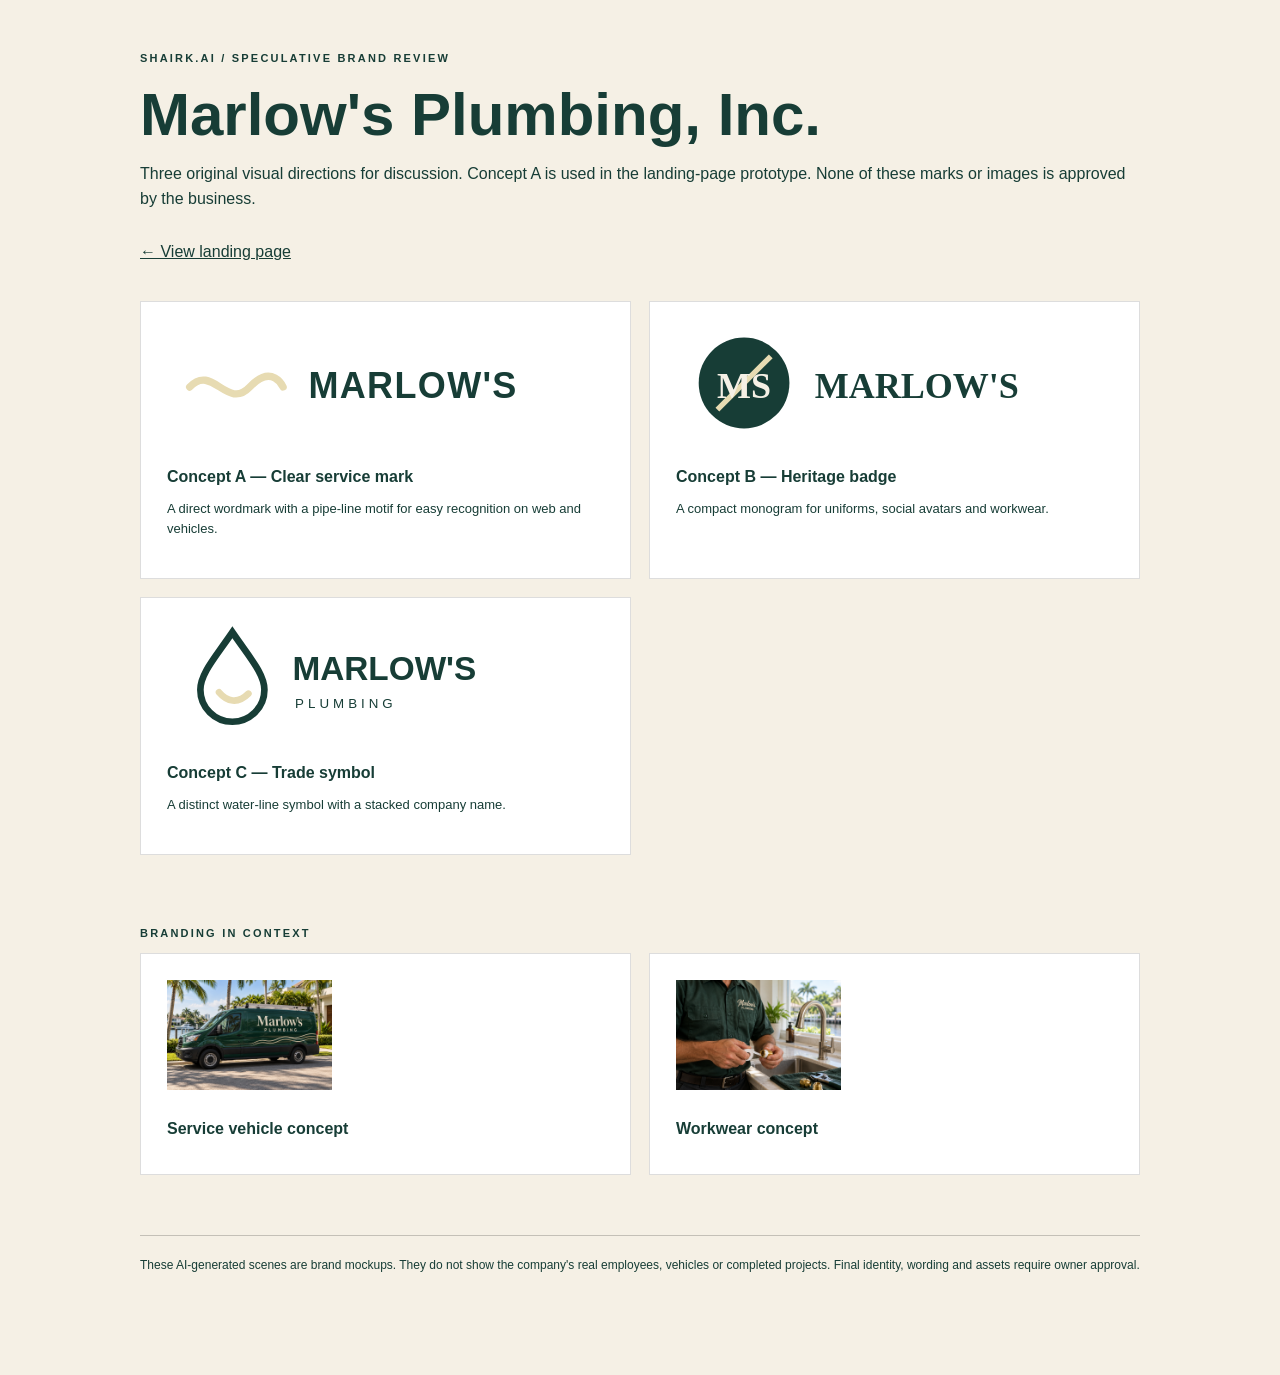
==== logo-review.html @ 9115ab28 "Polish brand directions and add logo review" ====
<!doctype html><html lang="en"><head><meta charset="utf-8"><meta name="viewport" content="width=device-width,initial-scale=1"><title>Marlow&#x27;s Plumbing, Inc. | Brand concept review</title><style>body{margin:0;background:#f5f0e5;color:#173d36;font-family:Arial,sans-serif}main{width:min(1000px,calc(100% - 36px));margin:50px auto 100px}.eyebrow{font-size:11px;letter-spacing:.2em;font-weight:bold}h1{font-size:clamp(34px,5vw,60px);line-height:1.05;margin:16px 0}p{line-height:1.55}a{color:inherit}.back{display:inline-block;margin:15px 0 40px}.grid{display:grid;grid-template-columns:1fr 1fr;gap:18px}.card{background:white;padding:26px;border:1px solid #0002}.card img{width:100%;height:110px;object-fit:contain;object-position:left}.card h2{font-size:16px;margin:26px 0 10px}.card p{font-size:13px}.concept-photo{width:100%;height:300px;object-fit:cover}.photos{margin-top:70px}.note{font-size:12px;border-top:1px solid #0003;padding-top:20px;margin-top:60px}@media(max-width:700px){.grid{grid-template-columns:1fr}}</style></head><body><main><p class="eyebrow">SHAIRK.AI / SPECULATIVE BRAND REVIEW</p><h1>Marlow&#x27;s Plumbing, Inc.</h1><p>Three original visual directions for discussion. Concept A is used in the landing-page prototype. None of these marks or images is approved by the business.</p><a class="back" href="/">← View landing page</a><div class="grid"><article class="card"><img src="assets/logo-concept-a.svg" alt="Clean professional wordmark"><h2>Concept A — Clear service mark</h2><p>A direct wordmark with a pipe-line motif for easy recognition on web and vehicles.</p></article><article class="card"><img src="assets/logo-concept-b.svg" alt="Monogram badge"><h2>Concept B — Heritage badge</h2><p>A compact monogram for uniforms, social avatars and workwear.</p></article><article class="card"><img src="assets/logo-concept-c.svg" alt="Water drop trade icon"><h2>Concept C — Trade symbol</h2><p>A distinct water-line symbol with a stacked company name.</p></article></div><div class="photos"><p class="eyebrow">BRANDING IN CONTEXT</p><div class="grid"><article class="card"><img class="concept-photo" src="assets/brand-vehicle.png" alt="Speculative branded service vehicle concept"><h2>Service vehicle concept</h2></article><article class="card"><img class="concept-photo" src="assets/brand-workwear.png" alt="Speculative branded workwear concept"><h2>Workwear concept</h2></article></div></div><p class="note">These AI-generated scenes are brand mockups. They do not show the company's real employees, vehicles or completed projects. Final identity, wording and assets require owner approval.</p></main></body></html>
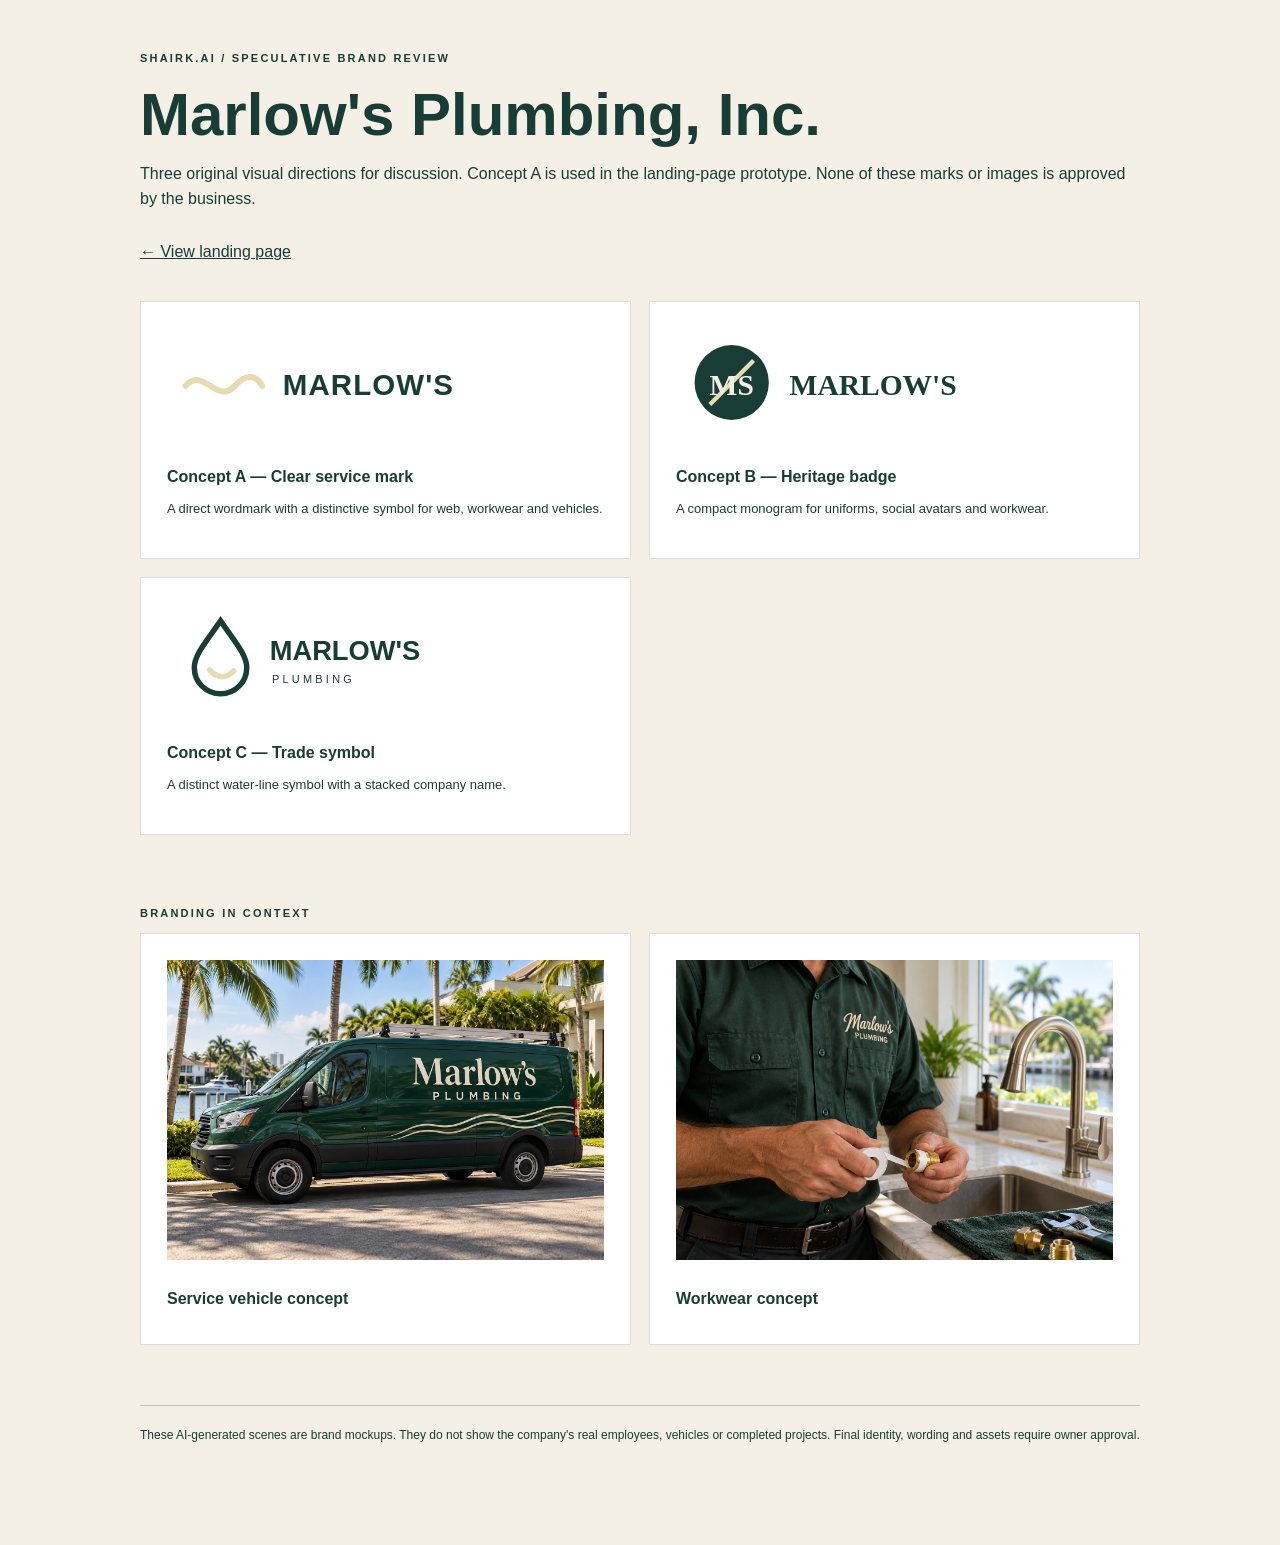
==== commit 77c20b6d: "Polish brand directions and add logo review" ====
--- a/logo-review.html
+++ b/logo-review.html
@@ -1 +1 @@
-<!doctype html><html lang="en"><head><meta charset="utf-8"><meta name="viewport" content="width=device-width,initial-scale=1"><title>Marlow&#x27;s Plumbing, Inc. | Brand concept review</title><style>body{margin:0;background:#f5f0e5;color:#173d36;font-family:Arial,sans-serif}main{width:min(1000px,calc(100% - 36px));margin:50px auto 100px}.eyebrow{font-size:11px;letter-spacing:.2em;font-weight:bold}h1{font-size:clamp(34px,5vw,60px);line-height:1.05;margin:16px 0}p{line-height:1.55}a{color:inherit}.back{display:inline-block;margin:15px 0 40px}.grid{display:grid;grid-template-columns:1fr 1fr;gap:18px}.card{background:white;padding:26px;border:1px solid #0002}.card img{width:100%;height:110px;object-fit:contain;object-position:left}.card h2{font-size:16px;margin:26px 0 10px}.card p{font-size:13px}.concept-photo{width:100%;height:300px;object-fit:cover}.photos{margin-top:70px}.note{font-size:12px;border-top:1px solid #0003;padding-top:20px;margin-top:60px}@media(max-width:700px){.grid{grid-template-columns:1fr}}</style></head><body><main><p class="eyebrow">SHAIRK.AI / SPECULATIVE BRAND REVIEW</p><h1>Marlow&#x27;s Plumbing, Inc.</h1><p>Three original visual directions for discussion. Concept A is used in the landing-page prototype. None of these marks or images is approved by the business.</p><a class="back" href="/">← View landing page</a><div class="grid"><article class="card"><img src="assets/logo-concept-a.svg" alt="Clean professional wordmark"><h2>Concept A — Clear service mark</h2><p>A direct wordmark with a pipe-line motif for easy recognition on web and vehicles.</p></article><article class="card"><img src="assets/logo-concept-b.svg" alt="Monogram badge"><h2>Concept B — Heritage badge</h2><p>A compact monogram for uniforms, social avatars and workwear.</p></article><article class="card"><img src="assets/logo-concept-c.svg" alt="Water drop trade icon"><h2>Concept C — Trade symbol</h2><p>A distinct water-line symbol with a stacked company name.</p></article></div><div class="photos"><p class="eyebrow">BRANDING IN CONTEXT</p><div class="grid"><article class="card"><img class="concept-photo" src="assets/brand-vehicle.png" alt="Speculative branded service vehicle concept"><h2>Service vehicle concept</h2></article><article class="card"><img class="concept-photo" src="assets/brand-workwear.png" alt="Speculative branded workwear concept"><h2>Workwear concept</h2></article></div></div><p class="note">These AI-generated scenes are brand mockups. They do not show the company's real employees, vehicles or completed projects. Final identity, wording and assets require owner approval.</p></main></body></html>+<!doctype html><html lang="en"><head><meta charset="utf-8"><meta name="viewport" content="width=device-width,initial-scale=1"><title>Marlow&#x27;s Plumbing, Inc. | Brand concept review</title><style>body{margin:0;background:#f5f0e5;color:#173d36;font-family:Arial,sans-serif}main{width:min(1000px,calc(100% - 36px));margin:50px auto 100px}.eyebrow{font-size:11px;letter-spacing:.2em;font-weight:bold}h1{font-size:clamp(34px,5vw,60px);line-height:1.05;margin:16px 0}p{line-height:1.55}a{color:inherit}.back{display:inline-block;margin:15px 0 40px}.grid{display:grid;grid-template-columns:1fr 1fr;gap:18px}.card{background:white;padding:26px;border:1px solid #0002}.card img{width:100%;height:110px;object-fit:contain;object-position:left}.card h2{font-size:16px;margin:26px 0 10px}.card p{font-size:13px}.card img.concept-photo{width:100%;height:300px;object-fit:cover}.photos{margin-top:70px}.note{font-size:12px;border-top:1px solid #0003;padding-top:20px;margin-top:60px}@media(max-width:700px){.grid{grid-template-columns:1fr}}</style></head><body><main><p class="eyebrow">SHAIRK.AI / SPECULATIVE BRAND REVIEW</p><h1>Marlow&#x27;s Plumbing, Inc.</h1><p>Three original visual directions for discussion. Concept A is used in the landing-page prototype. None of these marks or images is approved by the business.</p><a class="back" href="/">← View landing page</a><div class="grid"><article class="card"><img src="assets/logo-concept-a.svg" alt="Clean professional wordmark"><h2>Concept A — Clear service mark</h2><p>A direct wordmark with a distinctive symbol for web, workwear and vehicles.</p></article><article class="card"><img src="assets/logo-concept-b.svg" alt="Monogram badge"><h2>Concept B — Heritage badge</h2><p>A compact monogram for uniforms, social avatars and workwear.</p></article><article class="card"><img src="assets/logo-concept-c.svg" alt="Water drop trade icon"><h2>Concept C — Trade symbol</h2><p>A distinct water-line symbol with a stacked company name.</p></article></div><div class="photos"><p class="eyebrow">BRANDING IN CONTEXT</p><div class="grid"><article class="card"><img class="concept-photo" src="assets/brand-vehicle.png" alt="Speculative branded service vehicle concept"><h2>Service vehicle concept</h2></article><article class="card"><img class="concept-photo" src="assets/brand-workwear.png" alt="Speculative branded workwear concept"><h2>Workwear concept</h2></article></div></div><p class="note">These AI-generated scenes are brand mockups. They do not show the company's real employees, vehicles or completed projects. Final identity, wording and assets require owner approval.</p></main></body></html>
